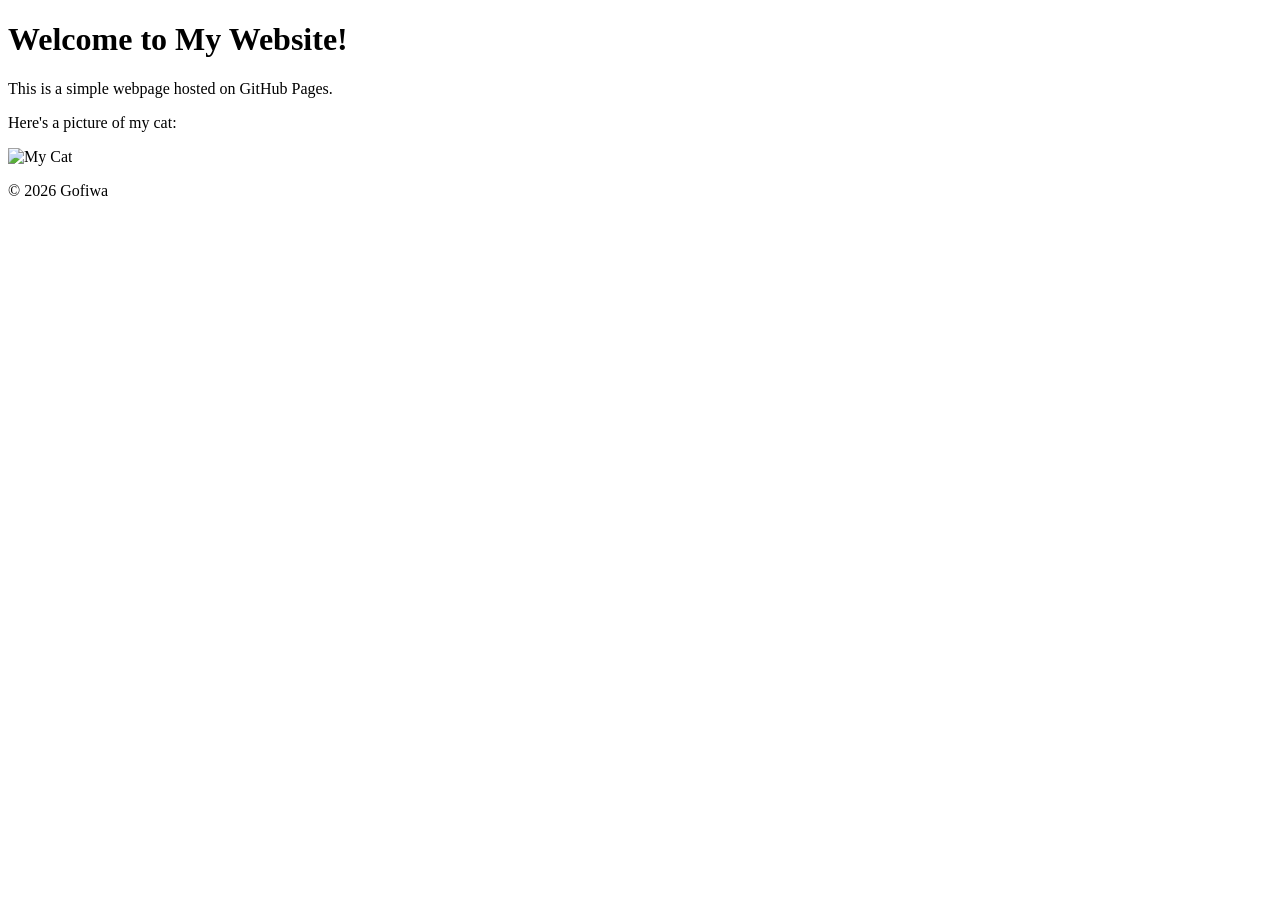
==== index.html @ a2b1d58b "Initial commit" ====
<!DOCTYPE html>
<html lang="en">
<head>
    <meta charset="UTF-8">
    <meta name="viewport" content="width=device-width, initial-scale=1.0">
    <title>My First GitHub Page</title>
</head>
<body>
    <header>
        <h1>Welcome to My Website!</h1>
    </header>

    <main>
        <p>This is a simple webpage hosted on GitHub Pages.</p>
        <p>Here's a picture of my cat:</p>
        <img src="cat.jpg" alt="My Cat">
    </main>

    <footer>
        <p>&copy; 2026 Gofiwa</p>
    </footer>

    
</body>
</html>
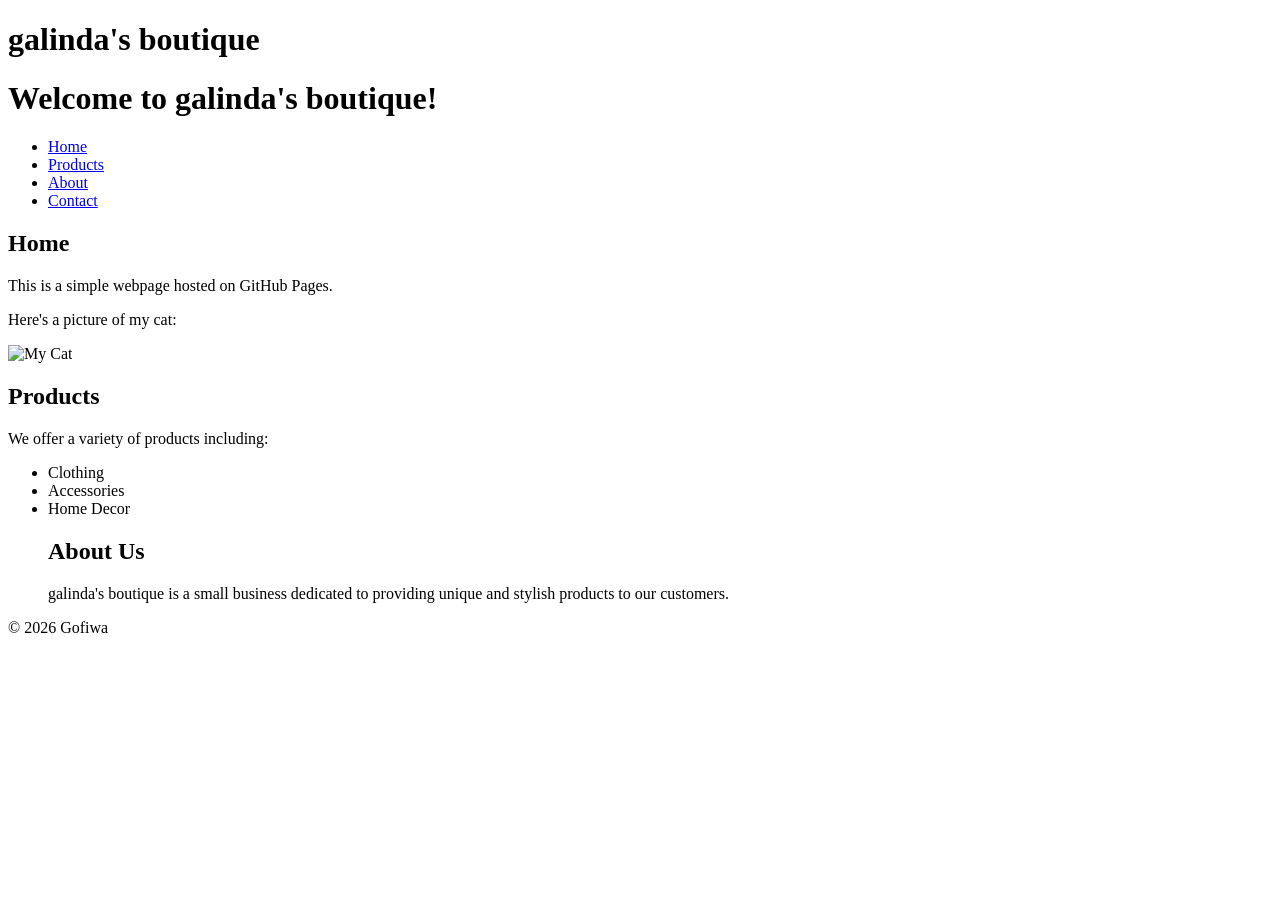
==== commit c633ce65: "Updated layout structure for boutique site" ====
--- a/index.html
+++ b/index.html
@@ -3,23 +3,47 @@
 <head>
     <meta charset="UTF-8">
     <meta name="viewport" content="width=device-width, initial-scale=1.0">
-    <title>My First GitHub Page</title>
+    <title>galinda's boutique</title>
 </head>
 <body>
     <header>
-        <h1>Welcome to My Website!</h1>
+        <h1>galinda's boutique</h1>
+        <h1>Welcome to galinda's boutique!</h1>
     </header>
 
+    <nav>
+        <ul>
+            <li><a href="#home">Home</a></li>
+            <li><a href="#products">Products</a></li>
+            <li><a href="#about">About</a></li>
+            <li><a href="#contact">Contact</a></li>
+        </ul>
+    </nav>
     <main>
-        <p>This is a simple webpage hosted on GitHub Pages.</p>
-        <p>Here's a picture of my cat:</p>
-        <img src="cat.jpg" alt="My Cat">
+        <section id="home">
+            <h2>Home</h2>
+            <p>This is a simple webpage hosted on GitHub Pages.</p>
+            <p>Here's a picture of my cat:</p>
+            <img src="cat.jpg" alt="My Cat">
+        </section>
+        <section id="products">
+            <h2>Products</h2>
+            <p>We offer a variety of products including:</p>
+            <ul>
+                <li>Clothing</li>
+                <li>Accessories</li>
+                <li>Home Decor</li>
+                <section id="about">
+                    <h2>About Us</h2>
+                    <p>galinda's boutique is a small business dedicated to providing unique and stylish products to our customers.</p>
+            </ul>
+        </section>
     </main>
 
     <footer>
         <p>&copy; 2026 Gofiwa</p>
     </footer>
 
-    
+
 </body>
 </html>
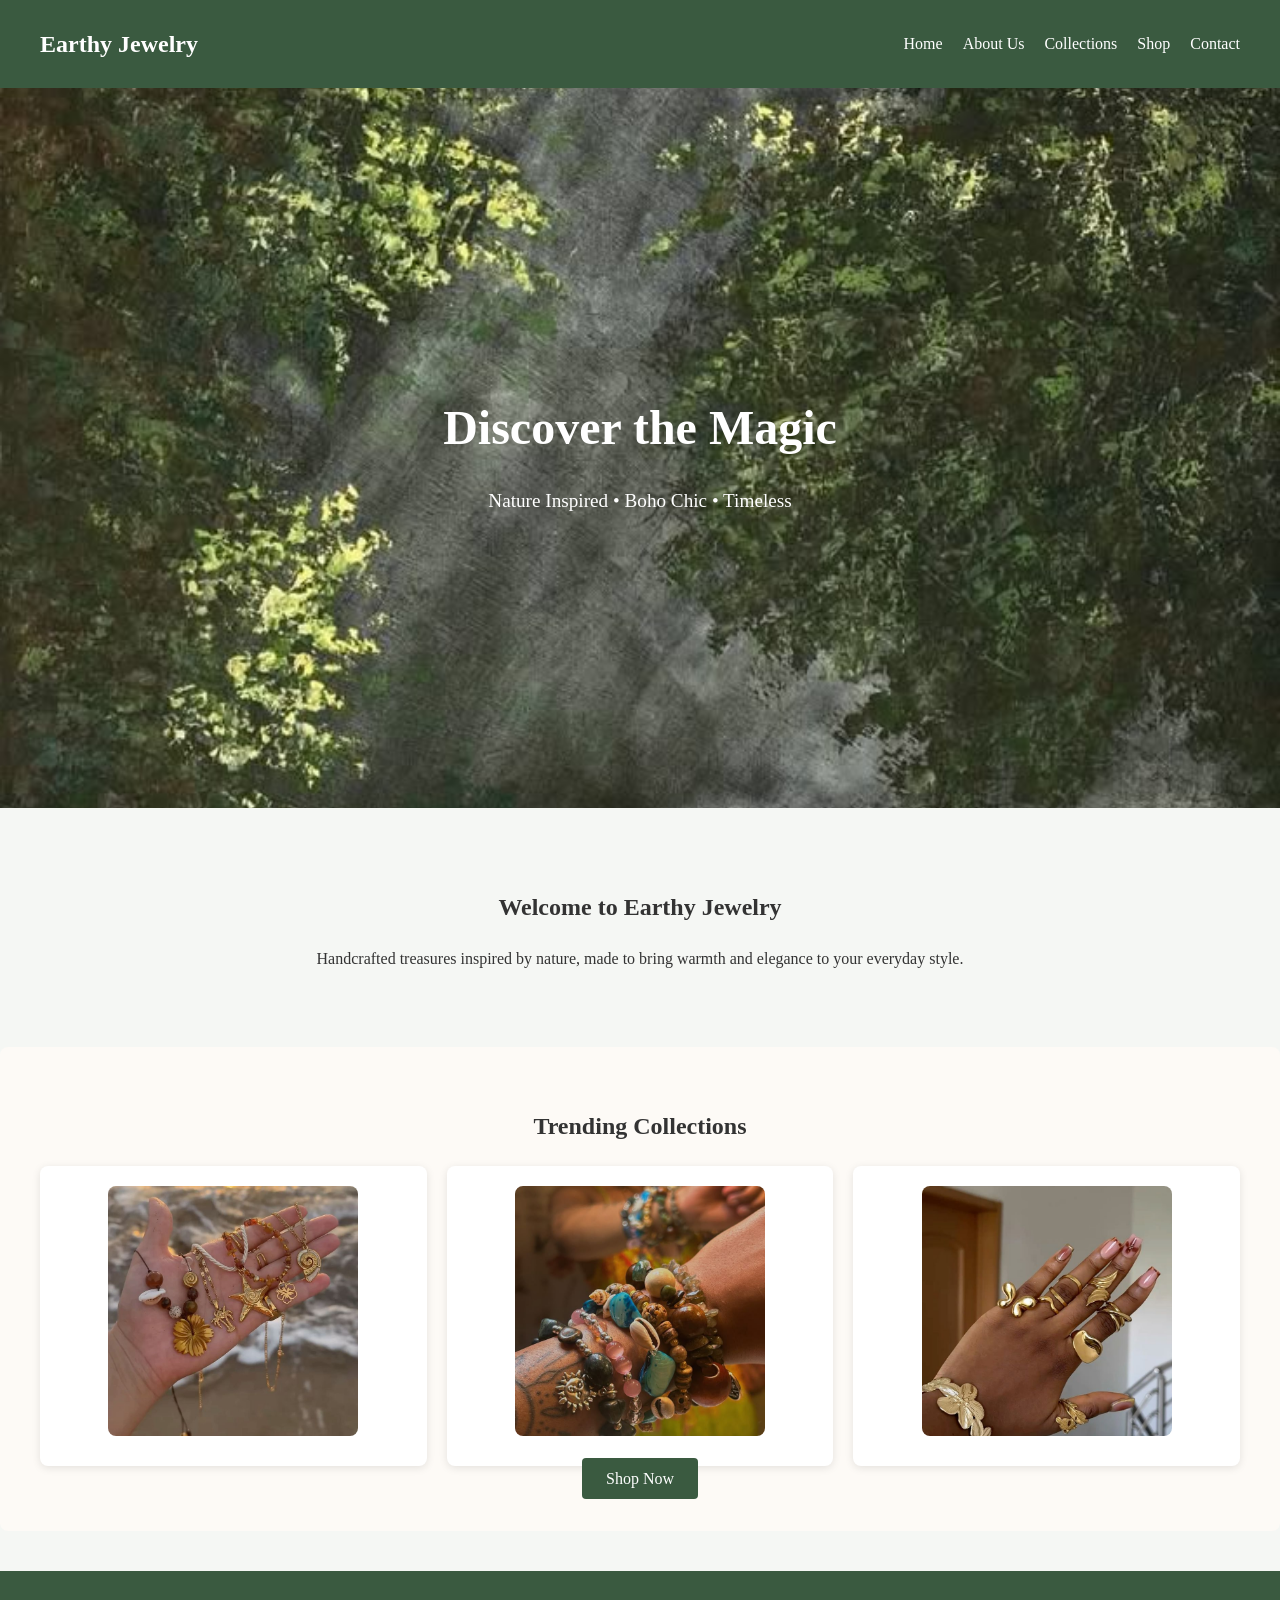
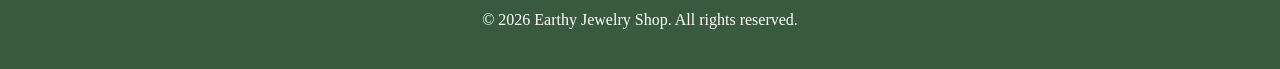
==== commit aa1a543e: "update contact page with combined contact and feedback" ====
--- a/index.html
+++ b/index.html
@@ -1,49 +1,59 @@
 <!DOCTYPE html>
 <html lang="en">
 <head>
-    <meta charset="UTF-8">
-    <meta name="viewport" content="width=device-width, initial-scale=1.0">
-    <title>galinda's boutique</title>
+  <meta charset="UTF-8">
+  <meta name="viewport" content="width=device-width, initial-scale=1.0">
+  <title>Earthy Jewelry Shop</title>
+  <link rel="stylesheet" href="style.css">
 </head>
 <body>
-    <header>
-        <h1>galinda's boutique</h1>
-        <h1>Welcome to galinda's boutique!</h1>
-    </header>
+  <!-- Navigation -->
+  <nav class="navbar">
+    <div class="logo">Earthy Jewelry</div>
+    <ul class="nav-links">
+      <li><a href="index.html">Home</a></li>
+      <li><a href="about.html">About Us</a></li>
+      <li><a href="collections.html">Collections</a></li>
+      <li><a href="shop.html">Shop</a></li>
+      <li><a href="contact.html">Contact</a></li>
+    </ul>
+  </nav>
 
-    <nav>
-        <ul>
-            <li><a href="#home">Home</a></li>
-            <li><a href="#products">Products</a></li>
-            <li><a href="#about">About</a></li>
-            <li><a href="#contact">Contact</a></li>
-        </ul>
-    </nav>
-    <main>
-        <section id="home">
-            <h2>Home</h2>
-            <p>This is a simple webpage hosted on GitHub Pages.</p>
-            <p>Here's a picture of my cat:</p>
-            <img src="cat.jpg" alt="My Cat">
-        </section>
-        <section id="products">
-            <h2>Products</h2>
-            <p>We offer a variety of products including:</p>
-            <ul>
-                <li>Clothing</li>
-                <li>Accessories</li>
-                <li>Home Decor</li>
-                <section id="about">
-                    <h2>About Us</h2>
-                    <p>galinda's boutique is a small business dedicated to providing unique and stylish products to our customers.</p>
-            </ul>
-        </section>
-    </main>
+  <!-- Hero Section -->
+  <header class="hero">
+    <div class="hero-content">
+      <h1>Discover the Magic</h1>
+      <p>Nature Inspired • Boho Chic • Timeless</p>
+    </div>
+  </header>
 
-    <footer>
-        <p>&copy; 2026 Gofiwa</p>
-    </footer>
+  <!-- About Preview -->
+  <section class="welcome-preview">
+   <h2>Welcome to Earthy Jewelry</h2>
+   <p>Handcrafted treasures inspired by nature, made to bring warmth and elegance to your everyday style.</p>
+</section>
 
 
+  <!-- Collections Preview -->
+  <section class="collections-preview">
+   <h2>Trending Collections</h2>
+   <div class="grid">
+    <div class="product-card">
+      <img src="images/necklaces!!!.jpg" alt="Necklaces">
+    </div>
+    <div class="product-card">
+      <img src="images/bracelets handmade.jpg" alt="Bracelets">
+    </div>
+    <div class="product-card">
+      <img src="images/gold rings!!!.jpg" alt="Rings">
+    </div>
+  </div>
+  <a href="collections.html" class="btn">Shop Now</a>
+</section>
+
+  <!-- Footer -->
+  <footer>
+    <p>&copy; 2026 Earthy Jewelry Shop. All rights reserved.</p>
+  </footer>
 </body>
-</html>+</html>
--- a/style.css
+++ b/style.css
@@ -0,0 +1,171 @@
+/* Reset & Base */
+body {
+  margin: 0;
+  font-family: 'Georgia', serif;
+  background-color: #f5f7f4; /* soft earthy background */
+  color: #333;
+  line-height: 1.6;
+}
+
+/* Navbar */
+.navbar {
+  display: flex;
+  justify-content: space-between;
+  align-items: center;
+  background: #3a5a40; /* deep earthy green */
+  padding: 15px 40px;
+}
+
+.navbar .logo {
+  font-size: 1.5rem;
+  font-weight: bold;
+  color: #fff;
+}
+
+.nav-links {
+  list-style: none;
+  display: flex;
+  gap: 20px;
+}
+
+.nav-links li a {
+  text-decoration: none;
+  color: #fff;
+  font-weight: 500;
+  transition: color 0.3s ease;
+}
+
+.nav-links li a:hover {
+  color: #d9f0e1; /* soft green hover */
+}
+.navbar a:link,
+.navbar a:visited {
+  color: white;
+  text-decoration: none;
+}
+
+
+
+/* Hero Section */
+.hero {
+  height: 80vh;
+  background: url('images/Original\ Landscape\ Painting\ by\ Zaneta\ Bringel\ _\ Fine\ Art\ Art\ on\ Canvas\ _\ Early\ Bright.jpg') center/cover no-repeat;
+  display: flex;
+  align-items: center;
+  justify-content: center;
+  text-align: center;
+  color: #fff;
+}
+
+.hero h1 {
+  font-size: 3rem;
+  margin-bottom: 10px;
+}
+
+.hero p {
+  font-size: 1.2rem;
+  margin-bottom: 20px;
+}
+
+.btn {
+  background: #3a5a40;
+  color: #fff;
+  padding: 12px 24px;
+  text-decoration: none;
+  border-radius: 4px;
+  transition: background 0.3s ease;
+}
+
+.btn:hover {
+  background: #588157; /* lighter earthy green */
+}
+
+/* Sections */
+section {
+  padding: 60px 40px;
+  text-align: center;
+}
+
+.about-preview, .collections-preview {
+  background-color: #fdfaf6; /* soft neutral */
+  margin-bottom: 40px;
+  border-radius: 8px;
+  padding: 40px;
+}
+
+/* Product Grid */
+.grid {
+  display: grid;
+  grid-template-columns: repeat(auto-fit, minmax(220px, 1fr));
+  gap: 20px;
+  margin-top: 20px;
+}
+
+.product-card {
+  background: #fff;
+  border-radius: 8px;
+  box-shadow: 0 2px 8px rgba(0,0,0,0.1);
+  padding: 20px;
+  transition: transform 0.3s ease;
+}
+
+.product-card:hover {
+  transform: translateY(-5px);
+}
+
+/* Product images in collections */
+.product-card img {
+  width: 250px;       /* equal width */
+  height: 250px;      /* equal height */
+  object-fit: cover;  /* crops neatly without stretching */
+  border-radius: 8px; /* rounded corners */
+  display: block;
+  margin: 0 auto 10px;
+}
+
+.feedback-form {
+  max-width: 600px;
+  margin: 40px auto;
+  padding: 20px;
+  background: #fdfaf6;
+  border-radius: 8px;
+  box-shadow: 0 2px 8px rgba(0,0,0,0.1);
+}
+
+.feedback-form label {
+  display: block;
+  margin: 10px 0 5px;
+  font-weight: bold;
+}
+
+.feedback-form input,
+.feedback-form textarea {
+  width: 100%;
+  padding: 10px;
+  margin-bottom: 15px;
+  border: 1px solid #ccc;
+  border-radius: 4px;
+}
+
+.feedback-form button {
+  background: #3a5a40;
+  color: #fff;
+  padding: 12px 24px;
+  border: none;
+  border-radius: 4px;
+  cursor: pointer;
+  transition: background 0.3s ease;
+}
+
+.feedback-form button:hover {
+  background: #588157;
+}
+
+
+/* Footer */
+footer {
+  background: #3a5a40;
+  color: #fff;
+  text-align: center;
+  padding: 20px;
+}
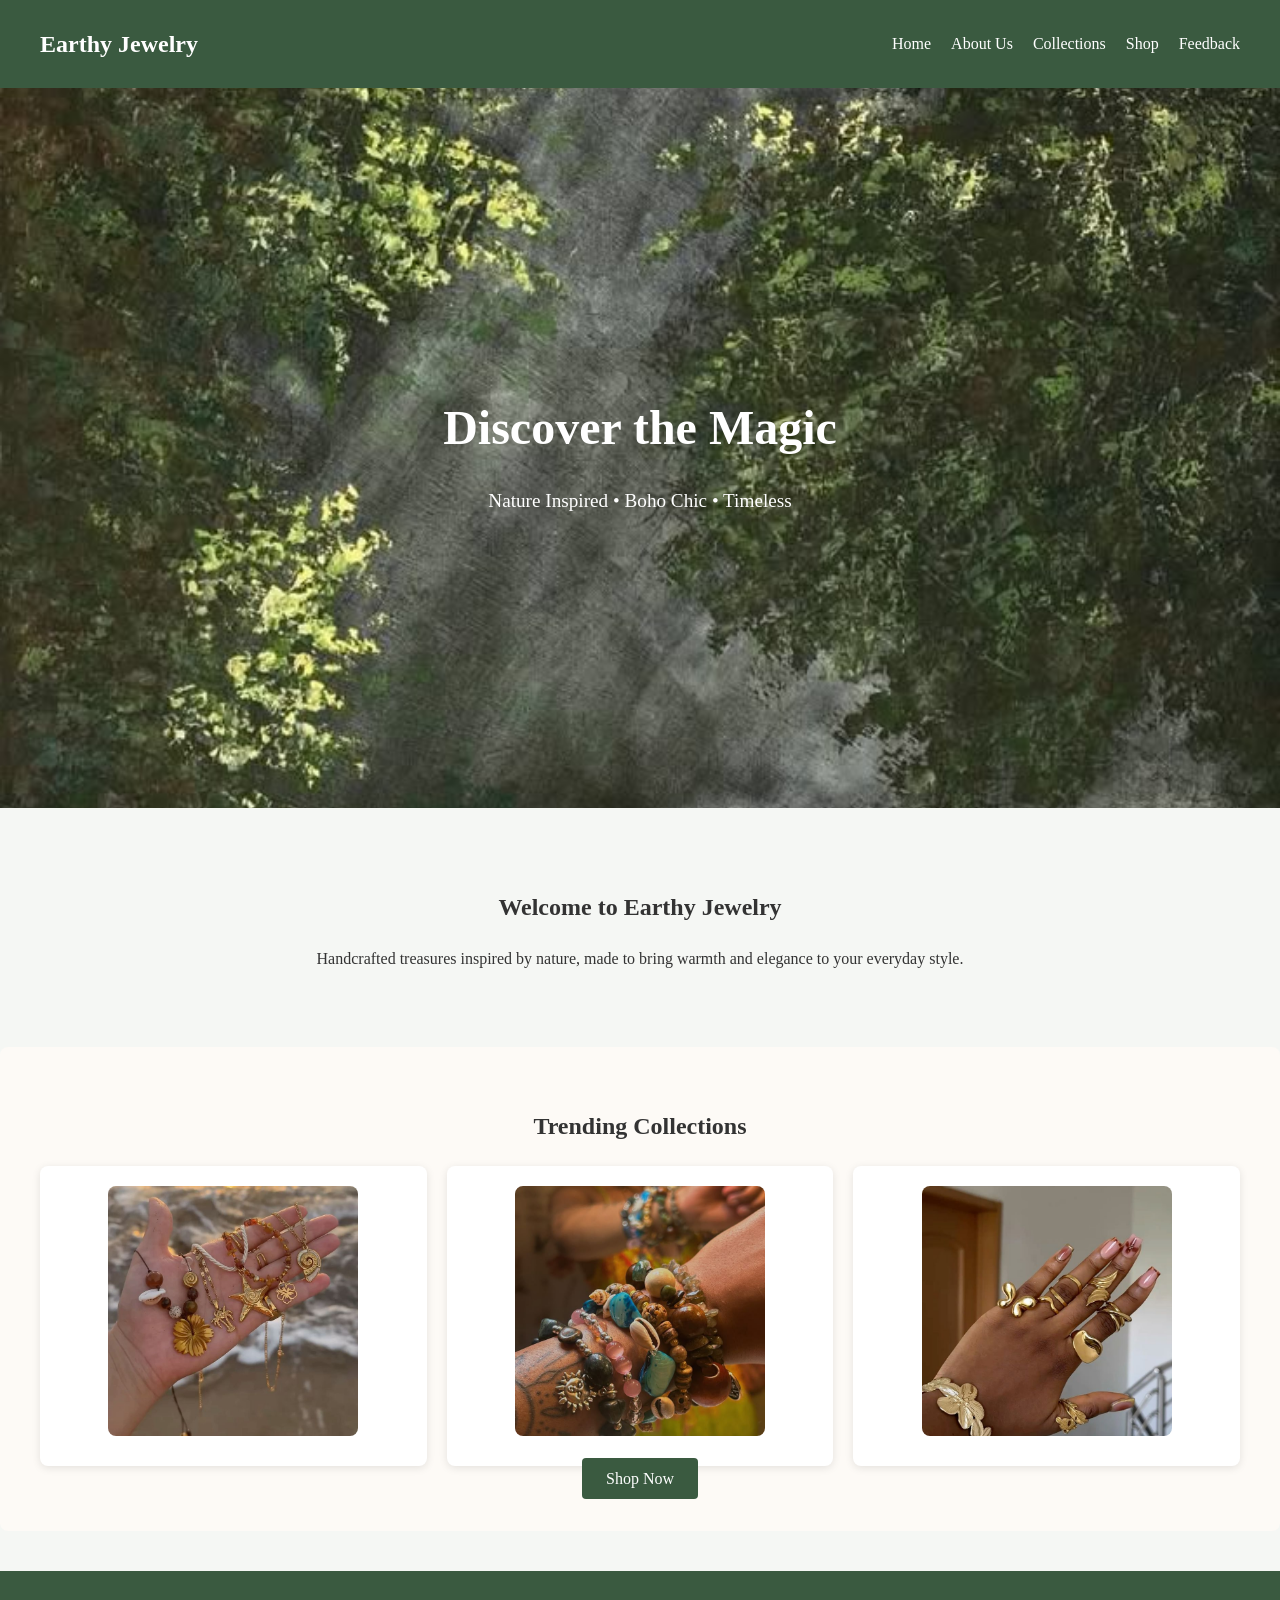
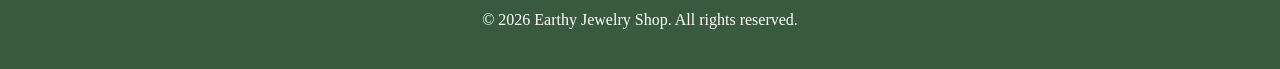
==== commit 169f254d: "Update feedback page with contact info" ====
--- a/index.html
+++ b/index.html
@@ -15,7 +15,7 @@
       <li><a href="about.html">About Us</a></li>
       <li><a href="collections.html">Collections</a></li>
       <li><a href="shop.html">Shop</a></li>
-      <li><a href="contact.html">Contact</a></li>
+      <li><a href="contact.html">Feedback</a></li>
     </ul>
   </nav>
 
@@ -56,4 +56,4 @@
     <p>&copy; 2026 Earthy Jewelry Shop. All rights reserved.</p>
   </footer>
 </body>
-</html>
+</html>
--- a/style.css
+++ b/style.css
@@ -169,3 +169,27 @@
   text-align: center;
   padding: 20px;
 }
+
+
+.contact-info {
+  background: #fdf6f0;   /* soft beige */
+  padding: 15px;
+  border-radius: 8px;
+  margin-top: 20px;
+  box-shadow: 0 2px 6px rgba(0,0,0,0.1);
+  font-size: 0.95em;
+}
+
+.contact-info h3 {
+  color: #d97b48;        /* warm earthy tone */
+  margin-bottom: 10px;
+}
+
+.contact-info a {
+  color: #d97b48;
+  text-decoration: none;
+}
+
+.contact-info a:hover {
+  text-decoration: underline;
+}
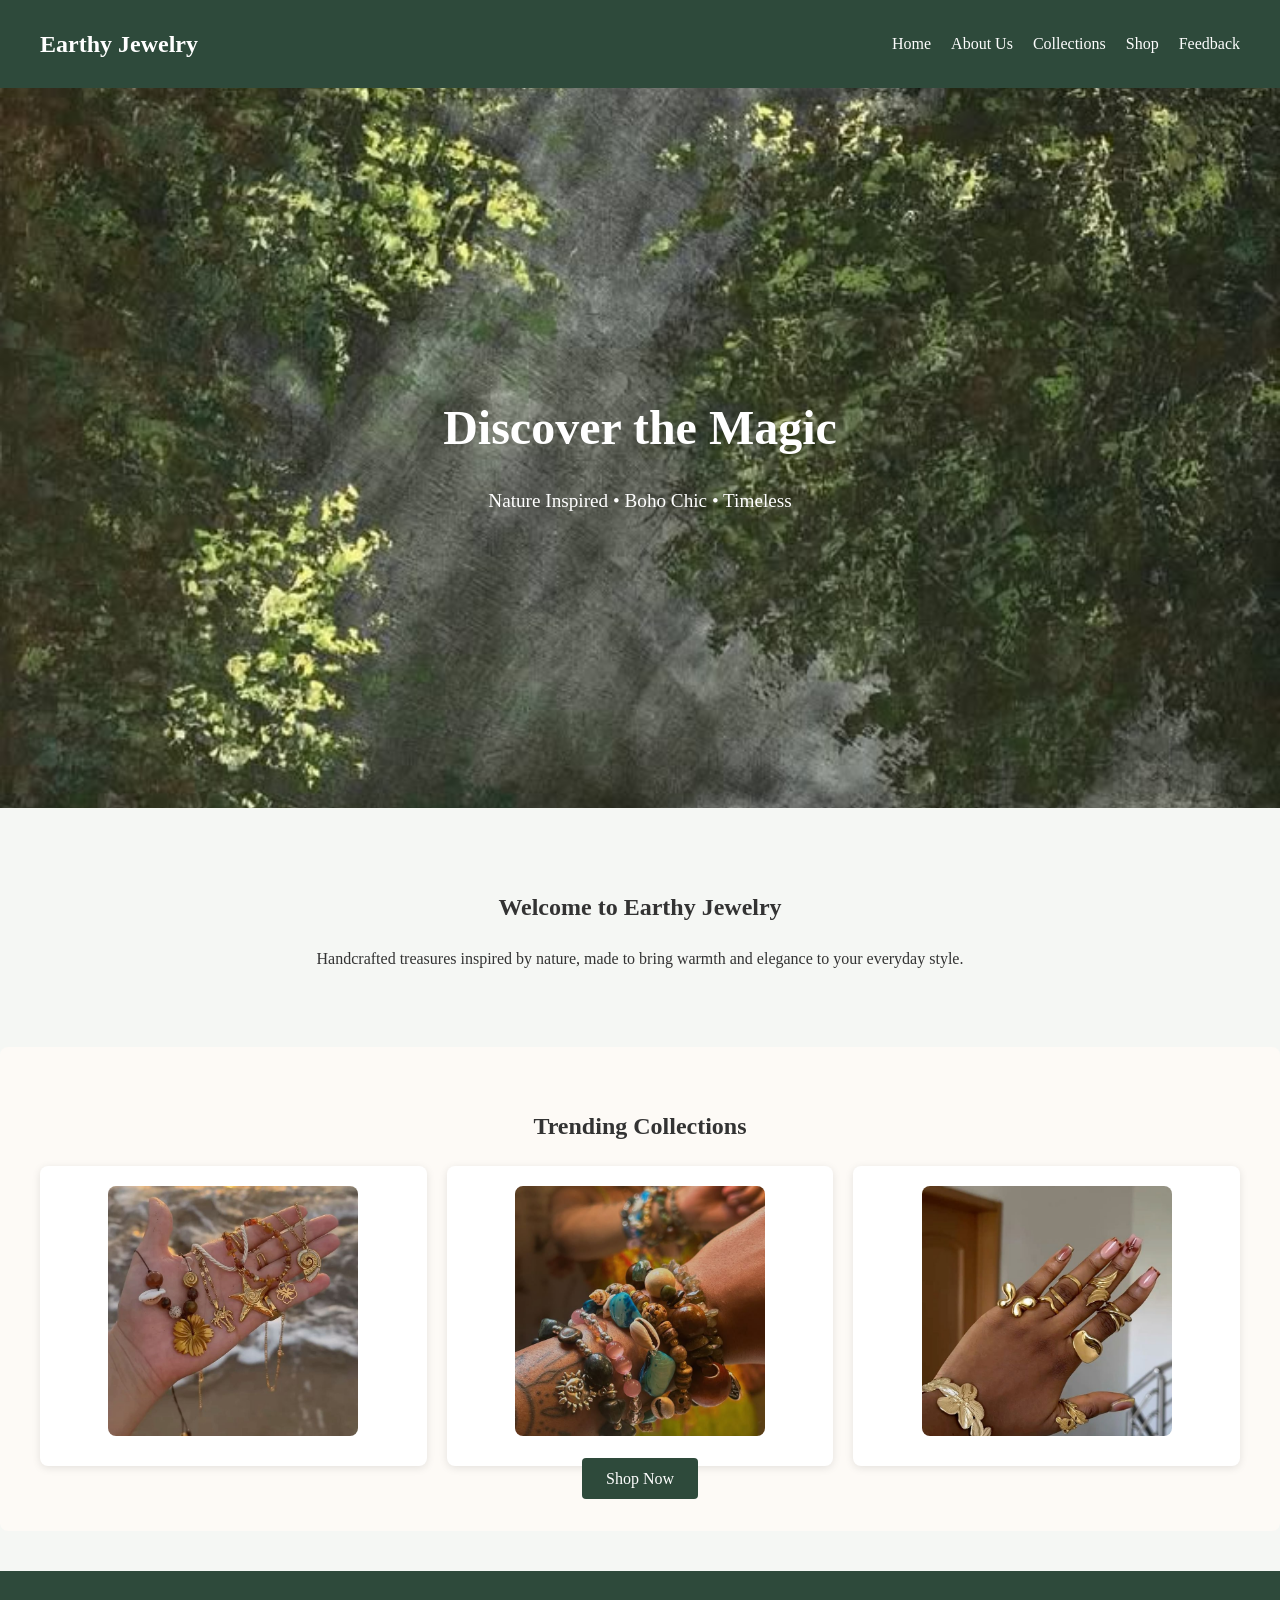
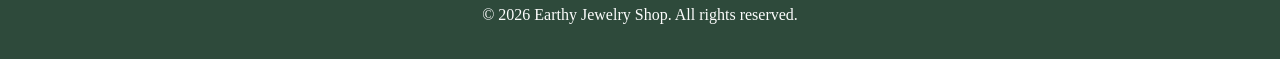
==== commit 52c42f94: "Updated homepage wireframe and cart layout" ====
--- a/index.html
+++ b/index.html
@@ -17,7 +17,12 @@
       <li><a href="shop.html">Shop</a></li>
       <li><a href="contact.html">Feedback</a></li>
     </ul>
-  </nav>
+    <div class="hamburger" onclick="toggleMenu()">
+    <span></span>
+    <span></span>
+    <span></span>
+  </div>
+</nav>
 
   <!-- Hero Section -->
   <header class="hero">
@@ -55,5 +60,10 @@
   <footer>
     <p>&copy; 2026 Earthy Jewelry Shop. All rights reserved.</p>
   </footer>
+  <script>
+  function toggleMenu() {
+    document.querySelector(".nav-links").classList.toggle("active");
+  }
+</script>
 </body>
 </html>
--- a/style.css
+++ b/style.css
@@ -1,4 +1,4 @@
-/* Reset & Base */
+/* === RESET & BASE === */
 body {
   margin: 0;
   font-family: 'Georgia', serif;
@@ -7,13 +7,17 @@
   line-height: 1.6;
 }
 
-/* Navbar */
+/* === NAVBAR & FOOTER === */
+.navbar, footer {
+  background-color: #2e4a3b; /* deep earthy green */
+  color: #fdfdfd;
+  padding: 15px 40px;
+}
+
 .navbar {
   display: flex;
   justify-content: space-between;
   align-items: center;
-  background: #3a5a40; /* deep earthy green */
-  padding: 15px 40px;
 }
 
 .navbar .logo {
@@ -28,28 +32,30 @@
   gap: 20px;
 }
 
-.nav-links li a {
+.nav-links li {
+  display: inline-block;
+}
+
+.nav-links a {
+  color: #fdfdfd;
   text-decoration: none;
-  color: #fff;
   font-weight: 500;
   transition: color 0.3s ease;
 }
 
-.nav-links li a:hover {
+.nav-links a:hover {
+  text-decoration: underline;
   color: #d9f0e1; /* soft green hover */
 }
-.navbar a:link,
-.navbar a:visited {
-  color: white;
-  text-decoration: none;
-}
-
-
-
-/* Hero Section */
+
+footer {
+  text-align: center;
+}
+
+/* === HERO SECTION (Homepage) === */
 .hero {
   height: 80vh;
-  background: url('images/Original\ Landscape\ Painting\ by\ Zaneta\ Bringel\ _\ Fine\ Art\ Art\ on\ Canvas\ _\ Early\ Bright.jpg') center/cover no-repeat;
+  background: url('images/Original Landscape Painting by Zaneta Bringel _ Fine Art Art on Canvas _ Early Bright.jpg') center/cover no-repeat;
   display: flex;
   align-items: center;
   justify-content: center;
@@ -68,7 +74,7 @@
 }
 
 .btn {
-  background: #3a5a40;
+  background: #2e4a3b;
   color: #fff;
   padding: 12px 24px;
   text-decoration: none;
@@ -80,7 +86,7 @@
   background: #588157; /* lighter earthy green */
 }
 
-/* Sections */
+/* === SECTIONS === */
 section {
   padding: 60px 40px;
   text-align: center;
@@ -93,7 +99,7 @@
   padding: 40px;
 }
 
-/* Product Grid */
+/* === PRODUCT GRID === */
 .grid {
   display: grid;
   grid-template-columns: repeat(auto-fit, minmax(220px, 1fr));
@@ -113,83 +119,239 @@
   transform: translateY(-5px);
 }
 
-/* Product images in collections */
 .product-card img {
-  width: 250px;       /* equal width */
-  height: 250px;      /* equal height */
-  object-fit: cover;  /* crops neatly without stretching */
-  border-radius: 8px; /* rounded corners */
+  width: 250px;
+  height: 250px;
+  object-fit: cover;
+  border-radius: 8px;
   display: block;
   margin: 0 auto 10px;
 }
 
-.feedback-form {
-  max-width: 600px;
+/* === CONTACT PAGE === */
+/* Banner section */
+.contact-banner {
+  position: relative;
+  text-align: center;
+  color: white;
+}
+.contact-banner img {
+  width: 100%;
+  height: 350px;
+  object-fit: cover;
+  filter: brightness(70%);
+}
+.contact-title {
+  position: absolute;
+  top: 50%;
+  left: 50%;
+  transform: translate(-50%, -50%);
+}
+.contact-title h1 {
+  font-size: 48px;
+  color: #ffffff;
+}
+.contact-title p {
+  font-size: 18px;
+  color: #f0f0f0;
+  margin-top: 10px;
+}
+
+/* Two-column layout */
+.feedback-container {
+  display: flex;
+  gap: 40px;
   margin: 40px auto;
+  max-width: 1000px;
+  align-items: flex-start;
+}
+.feedback-form, .contact-info {
+  flex: 1;
+  background: #ffffff;
   padding: 20px;
-  background: #fdfaf6;
-  border-radius: 8px;
-  box-shadow: 0 2px 8px rgba(0,0,0,0.1);
-}
-
+  border-radius: 8px;
+  box-shadow: 0 0 8px rgba(0,0,0,0.1);
+}
+
+/* Form styling */
+.feedback-form h2 {
+  margin-bottom: 15px;
+  color: #000000; /* black */
+}
 .feedback-form label {
   display: block;
   margin: 10px 0 5px;
-  font-weight: bold;
-}
-
+}
 .feedback-form input,
 .feedback-form textarea {
   width: 100%;
   padding: 10px;
   margin-bottom: 15px;
   border: 1px solid #ccc;
-  border-radius: 4px;
-}
-
-.feedback-form button {
-  background: #3a5a40;
-  color: #fff;
-  padding: 12px 24px;
+  border-radius: 5px;
+}
+.feedback-form .btn {
+  background-color: #2e4a3b; /* deep earthy green */
+  color: white;
+  padding: 10px 20px;
+  border: none;
+  border-radius: 5px;
+  cursor: pointer;
+}
+.feedback-form .btn:hover {
+  background-color: #1f3529;
+}
+
+/* Thank-you message animation */
+.feedbackMessage {
+  display: none;
+  color: green;
+  font-weight: bold;
+  margin-top: 10px;
+  opacity: 0;
+  transition: opacity 0.5s ease-in-out;
+}
+.feedbackMessage.show {
+  display: block;
+  opacity: 1;
+}
+
+/* Contact info card */
+.contact-info h3 {
+  color: #000000; /* black heading */
+  margin-bottom: 10px;
+}
+.contact-info a {
+  color: #2e4a3b; /* deep earthy green links */
+  text-decoration: none;
+}
+.contact-info a:hover {
+  text-decoration: underline;
+  color: #1f3529;
+}
+
+/* === ABOUT PAGE === */
+.about-container {
+  display: flex;
+  gap: 40px;
+  align-items: flex-start;
+  justify-content: space-between;
+  max-width: 1000px;
+  margin: 40px auto;
+}
+.about-text {
+  flex: 1.2;
+}
+.about-image {
+  flex: 0.8;
+}
+.about-image img {
+  width: 100%;
+  border-radius: 8px;
+  box-shadow: 0 0 8px rgba(0,0,0,0.1);
+}
+
+/* === CART PAGE === */
+h1 {
+  text-align: center;
+  margin-bottom: 20px;
+}
+.cart-empty {
+  text-align: center;
+  font-size: 1.2em;
+  color: #777;
+  margin-top: 40px;
+}
+.cart-item {
+  display: flex;
+  align-items: center;
+  margin-bottom: 15px;
+  border-bottom: 1px solid #ddd;
+  padding-bottom: 10px;
+}
+.cart-item img {
+  width: 100px;
+  height: 100px;
+  object-fit: cover;
+  border-radius: 8px;
+  margin-right: 15px;
+}
+.cart-details p {
+  margin: 4px 0;
+}
+#cart-total {
+  text-align: right;
+  font-weight: bold;
+  margin-top: 20px;
+}
+button {
+  padding: 10px 15px;
+  margin: 10px 5px 0 0;
   border: none;
   border-radius: 4px;
+  background-color: #0f4e1a; /* earthy green tone */
+  color: #fff;
   cursor: pointer;
-  transition: background 0.3s ease;
-}
-
-.feedback-form button:hover {
-  background: #588157;
-}
-
-
-/* Footer */
-footer {
-  background: #3a5a40;
-  color: #fff;
-  text-align: center;
-  padding: 20px;
-}
-
-
-.contact-info {
-  background: #fdf6f0;   /* soft beige */
-  padding: 15px;
-  border-radius: 8px;
+}
+button:hover {
+  background-color: #12532b;
+}
+
+/* === CHECKOUT PAGE === */
+body.checkout {
+  display: flex;
+  gap: 40px;
+  margin: 20px;
+}
+.summary, .details {
+  flex: 1;
+}
+.summary-item {
+  display: flex;
+  align-items: center;
+  margin-bottom: 15px;
+}
+.summary-item img {
+  width: 100px;
+  height: 100px;
+  object-fit: cover;
+  border-radius: 8px;
+  margin-right: 15px;
+}
+.total {
+  font-weight: bold;
   margin-top: 20px;
-  box-shadow: 0 2px 6px rgba(0,0,0,0.1);
-  font-size: 0.95em;
-}
-
-.contact-info h3 {
-  color: #d97b48;        /* warm earthy tone */
+  text-align: right;
+}
+form label {
+  display: block;
+  margin-top: 10px;
+  font-weight: bold;
+}
+form input, form textarea, form select {
+  width: 100%;
+  margin-top: 5px;
   margin-bottom: 10px;
-}
-
-.contact-info a {
-  color: #d97b48;
-  text-decoration: none;
-}
-
-.contact-info a:hover {
-  text-decoration: underline;
-}
+  padding: 8px;
+  border: 1px solid #ccc;
+  border-radius: 4px;
+}
+#confirmation {
+  margin-top: 20px;
+  font-size: 1.2em;
+  color: green;
+  text-align: center;
+}
+
+/* === RESPONSIVE DESIGN === */
+.hamburger {
+  display: none;
+  flex-direction: column;
+  cursor: pointer;
+}
+.hamburger span {
+  height: 3px;
+  width: 25px;
+  background: #333;
+  margin: 4px 0;
+  border-radius: 2px;
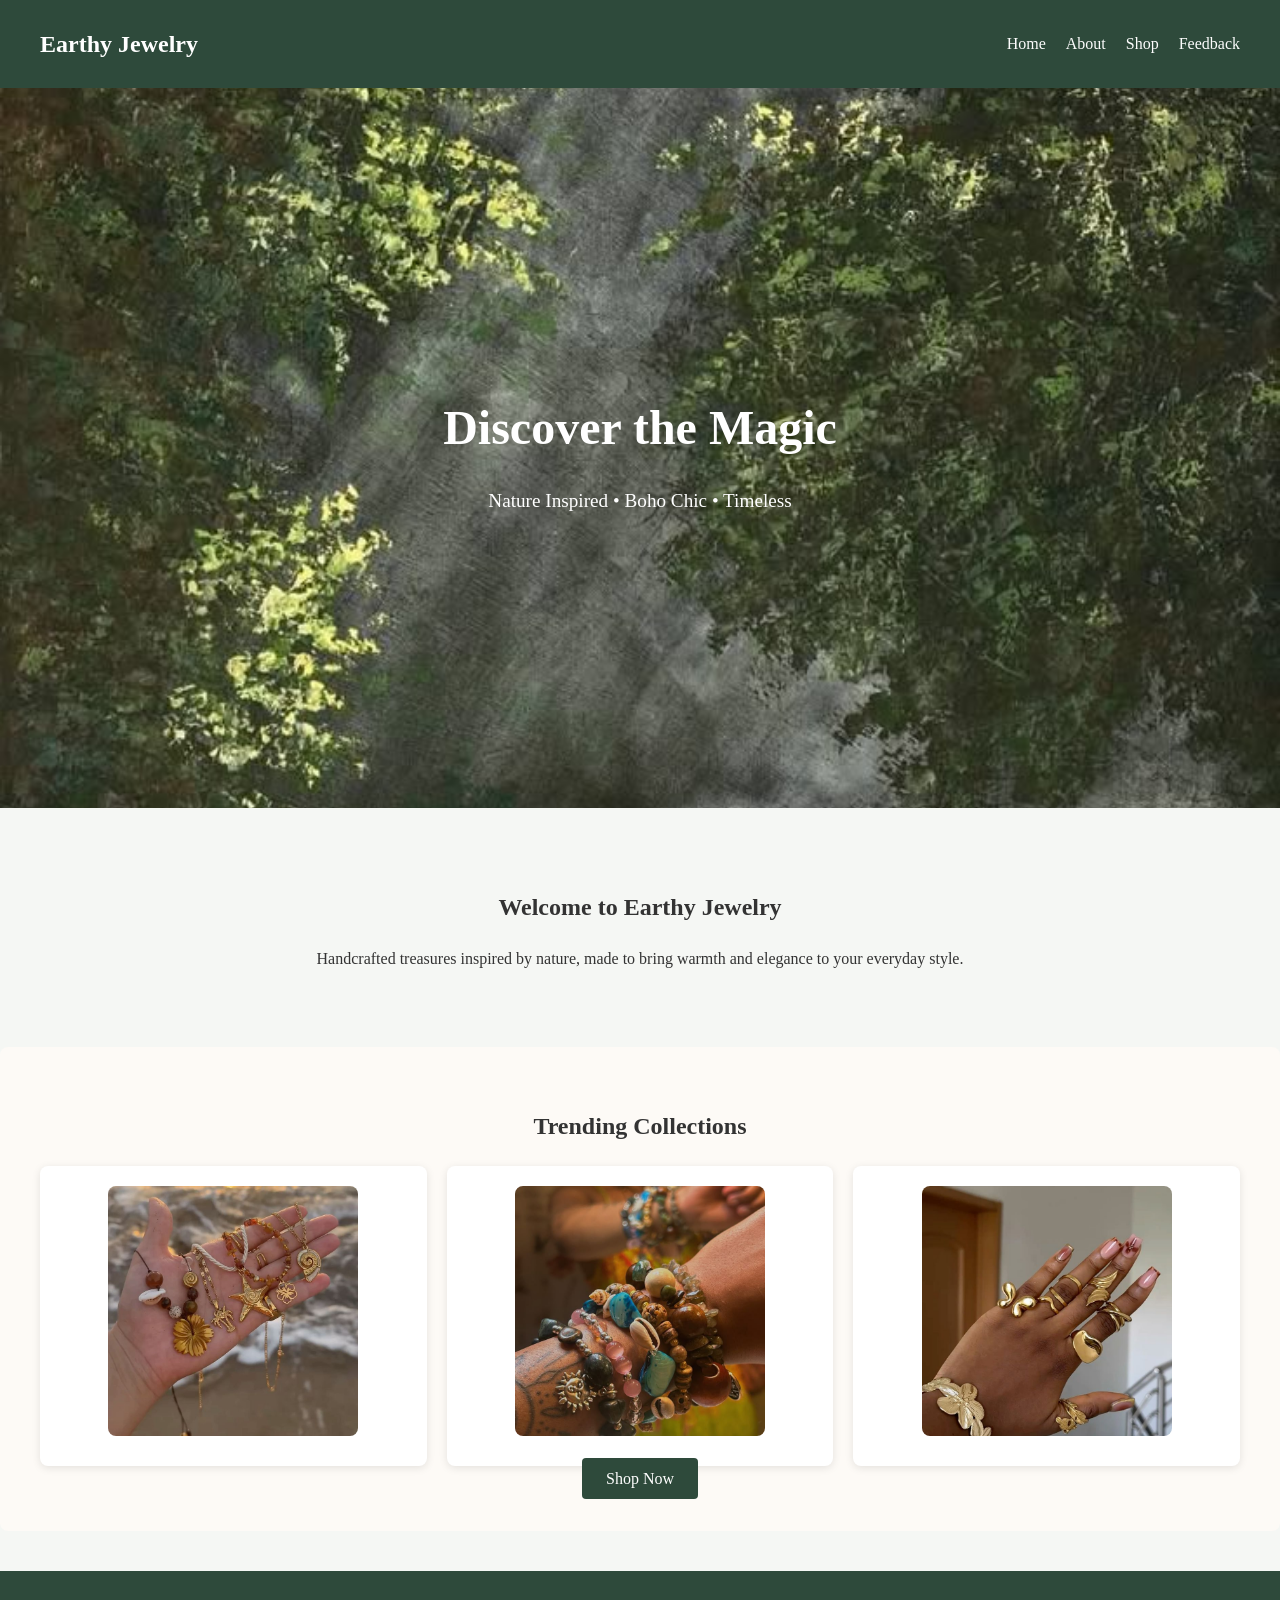
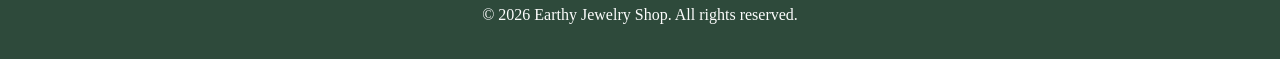
==== commit b5e70b4d: "Updated layout" ====
--- a/index.html
+++ b/index.html
@@ -9,19 +9,22 @@
 <body>
   <!-- Navigation -->
   <nav class="navbar">
-    <div class="logo">Earthy Jewelry</div>
-    <ul class="nav-links">
-      <li><a href="index.html">Home</a></li>
-      <li><a href="about.html">About Us</a></li>
-      <li><a href="collections.html">Collections</a></li>
-      <li><a href="shop.html">Shop</a></li>
-      <li><a href="contact.html">Feedback</a></li>
-    </ul>
-    <div class="hamburger" onclick="toggleMenu()">
+  <div class="logo">Earthy Jewelry</div>
+
+  <!-- Hamburger -->
+  <div class="hamburger" id="hamburger">
     <span></span>
     <span></span>
     <span></span>
   </div>
+
+  <!-- Navigation Links -->
+  <ul class="nav-links" id="navLinks">
+    <li><a href="index.html">Home</a></li>
+    <li><a href="about.html">About</a></li>
+    <li><a href="shop.html">Shop</a></li>
+    <li><a href="contact.html">Feedback</a></li>
+  </ul>
 </nav>
 
   <!-- Hero Section -->
@@ -60,10 +63,6 @@
   <footer>
     <p>&copy; 2026 Earthy Jewelry Shop. All rights reserved.</p>
   </footer>
-  <script>
-  function toggleMenu() {
-    document.querySelector(".nav-links").classList.toggle("active");
-  }
-</script>
+  <script src="script.js"></script>
 </body>
 </html>
--- a/style.css
+++ b/style.css
@@ -18,6 +18,7 @@
   display: flex;
   justify-content: space-between;
   align-items: center;
+  position: relative;
 }
 
 .navbar .logo {
@@ -129,33 +130,40 @@
 }
 
 /* === CONTACT PAGE === */
-/* Banner section */
+/* Nav fix */
+.navbar {
+  position: relative;
+  z-index: 1000;   /* nav always above banner */
+}
+
+.nav-links {
+  z-index: 1000;   /* dropdown above banner */
+}
+
+/* Banner stays behind nav */
 .contact-banner {
   position: relative;
   text-align: center;
   color: white;
 }
+
 .contact-banner img {
   width: 100%;
   height: 350px;
   object-fit: cover;
   filter: brightness(70%);
-}
+  position: relative;
+  z-index: 1;      /* lower than nav */
+}
+
 .contact-title {
   position: absolute;
   top: 50%;
   left: 50%;
   transform: translate(-50%, -50%);
-}
-.contact-title h1 {
-  font-size: 48px;
-  color: #ffffff;
-}
-.contact-title p {
-  font-size: 18px;
-  color: #f0f0f0;
-  margin-top: 10px;
-}
+  z-index: 2;      /* text stays above image */
+}
+
 
 /* Two-column layout */
 .feedback-container {
@@ -343,15 +351,59 @@
   text-align: center;
 }
 
-/* === RESPONSIVE DESIGN === */
+/* Default desktop nav */
+.nav-links {
+  display: flex;
+  list-style: none;
+  gap: 20px;
+}
+
+/* Hide hamburger on desktop */
 .hamburger {
   display: none;
+}
+
+/* Mobile styles */
+@media (max-width: 768px) {
+
+  .hamburger {
+    display: flex;
+    flex-direction: column;
+    cursor: pointer;
+  }
+
+  .hamburger span {
+    height: 3px;
+    width: 25px;
+    background: #fff;
+    margin: 4px 0;
+    border-radius: 2px;
+  }
+
+  .nav-links {
+  display: none;
   flex-direction: column;
-  cursor: pointer;
-}
-.hamburger span {
-  height: 3px;
-  width: 25px;
-  background: #333;
-  margin: 4px 0;
-  border-radius: 2px;+  background: #2e4a3b;
+  position: absolute;
+  top: 70px;
+  right: 20px;
+  width: 200px;
+  padding: 15px;
+  border-radius: 8px;
+}
+  
+
+  .nav-links.active {
+    display: flex;
+  }
+
+  .nav-links li {
+    margin: 10px 0;
+  }
+
+  .nav-links a {
+    color: #333;
+    text-decoration: none;
+    font-size: 18px;
+  }
+}
